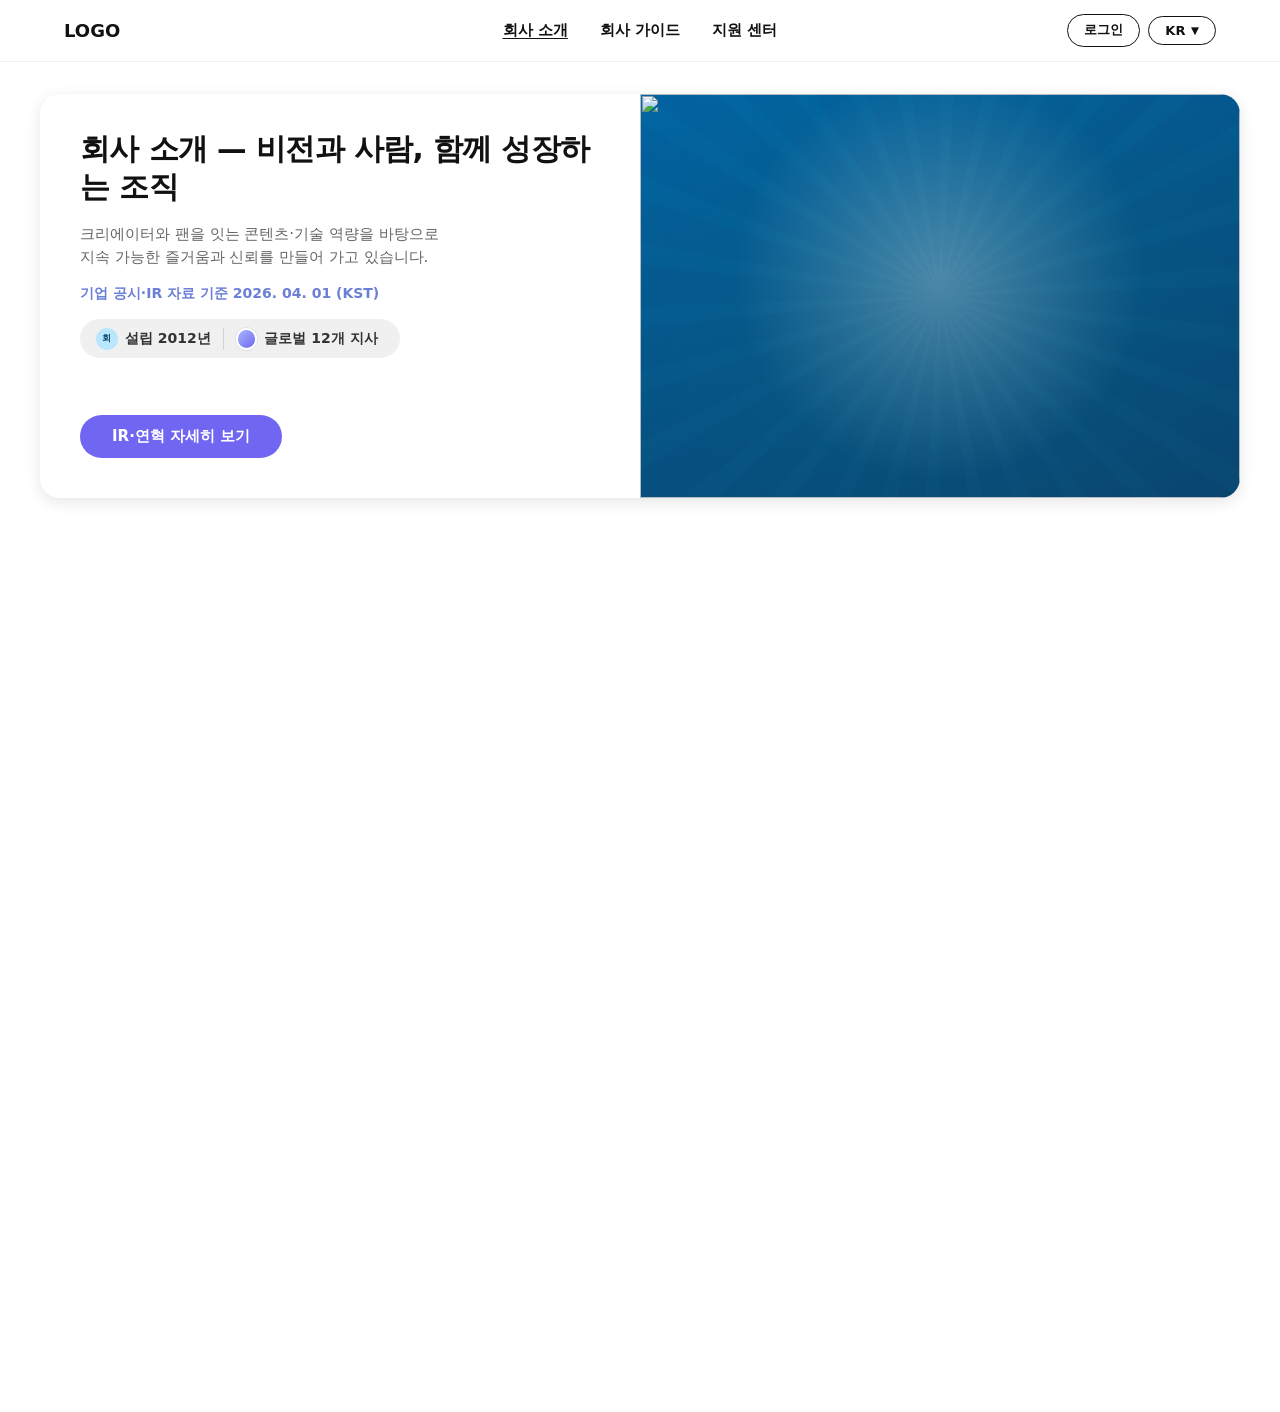
==== 260429_html/sub01.html @ cebda35e "first commit" ====
<!DOCTYPE html>
<html lang="ko">
<head>
    <meta charset="UTF-8">
    <meta name="viewport" content="width=device-width, initial-scale=1.0">
    <title>회사 소개</title>
    <link rel="stylesheet" href="style.css">
</head>
<body>
    <header class="site-header" id="site-header">
        <div class="site-header__inner">
            <a href="index.html" class="logo">LOGO</a>
            <nav class="site-header__nav" id="primary-nav" aria-label="주 메뉴">
                <ul>
                    <li><a href="sub01.html" aria-current="page">회사 소개</a></li>
                    <li><a href="sub02.html">회사 가이드</a></li>
                    <li><a href="sub03.html">지원 센터</a></li>
                </ul>
            </nav>
            <div class="site-header__trailing">
                <div class="site-header__actions">
                    <a href="#" class="btn-pill">로그인</a>
                    <button type="button" class="btn-pill" aria-haspopup="listbox" aria-expanded="false">
                        KR<span class="caret" aria-hidden="true">▼</span>
                    </button>
                </div>
                <button type="button" class="menu-toggle" id="menu-toggle" aria-controls="primary-nav" aria-expanded="false" aria-label="메뉴 열기">
                    <span class="menu-toggle__bars" aria-hidden="true">
                        <span class="menu-toggle__bar"></span>
                        <span class="menu-toggle__bar"></span>
                        <span class="menu-toggle__bar"></span>
                    </span>
                </button>
            </div>
        </div>
        <div class="drawer-overlay" id="drawer-overlay" aria-hidden="true"></div>
    </header>
    <main>
        <div class="main-content main-content--about">
            <div class="main-content__text">
                <h1 class="main-content__title">회사 소개 — 비전과 사람, 함께 성장하는 조직</h1>
                <p class="main-content__desc">
                    크리에이터와 팬을 잇는 콘텐츠·기술 역량을 바탕으로<br>
                    지속 가능한 즐거움과 신뢰를 만들어 가고 있습니다.
                </p>
                <p class="main-content__period">기업 공시·IR 자료 기준 2026. 04. 01 (KST)</p>
                <div class="main-content__stats" role="group" aria-label="회사 개요">
                    <span class="main-content__stat">
                        <span class="main-content__coin main-content__coin--about" aria-hidden="true">회</span>
                        <span class="main-content__stat-label">설립 2012년</span>
                    </span>
                    <span class="main-content__stat-divider" aria-hidden="true"></span>
                    <span class="main-content__stat">
                        <span class="main-content__avatar" aria-hidden="true"></span>
                        <span class="main-content__stat-label">글로벌 12개 지사</span>
                    </span>
                </div>
                <a href="#" class="main-content__cta">IR·연혁 자세히 보기</a>
            </div>
            <div class="main-content__visual" aria-hidden="true">
                <img
                    class="main-content__image"
                    src="https://images.unsplash.com/photo-1486406146926-c627a92ad1ab?auto=format&amp;fit=crop&amp;w=1200&amp;q=80"
                    srcset="https://images.unsplash.com/photo-1486406146926-c627a92ad1ab?auto=format&amp;fit=crop&amp;w=800&amp;q=80 800w,
                            https://images.unsplash.com/photo-1486406146926-c627a92ad1ab?auto=format&amp;fit=crop&amp;w=1200&amp;q=80 1200w"
                    sizes="(min-width: 900px) 50vw, 100vw"
                    width="1200"
                    height="800"
                    alt=""
                    loading="lazy"
                    decoding="async">
            </div>
        </div>
    </main> 
    <footer></footer>
    <script src="script.js"></script>
</body>
</html>
---- 260429_html/style.css ----
*,
*::before,
*::after {
  box-sizing: border-box;
}

body {
  margin: 0;
  font-family: system-ui, -apple-system, "Segoe UI", sans-serif;
  color: #111;
  background: #fff;
}

.site-header {
  position: sticky;
  top: 0;
  z-index: 100;
  background: #fff;
  border-bottom: 1px solid #eee;
}

.site-header__inner {
  display: grid;
  grid-template-columns: minmax(0, 1fr) auto minmax(0, 1fr);
  align-items: center;
  gap: 1rem;
  max-width: 1200px;
  margin: 0 auto;
  padding: 0.875rem 1.5rem;
}

.site-header__trailing {
  justify-self: end;
  display: flex;
  align-items: center;
  gap: 0.5rem;
}

.site-header .logo {
  justify-self: start;
  font-weight: 700;
  font-size: 1.125rem;
  color: #111;
  text-decoration: none;
}

.site-header .logo:hover {
  opacity: 0.75;
}

.site-header__nav {
  justify-self: center;
}

.site-header__nav ul {
  display: flex;
  flex-wrap: wrap;
  justify-content: center;
  gap: 2rem;
  margin: 0;
  padding: 0;
  list-style: none;
}

.site-header__nav a {
  font-weight: 700;
  font-size: 0.9375rem;
  color: #111;
  text-decoration: none;
}

.site-header__nav a:hover {
  text-decoration: underline;
}

.site-header__actions {
  display: flex;
  align-items: center;
  gap: 0.5rem;
}

.menu-toggle {
  display: none;
  flex-shrink: 0;
  align-items: center;
  justify-content: center;
  width: 2.5rem;
  height: 2.5rem;
  padding: 0;
  margin: 0;
  border: 1px solid #111;
  border-radius: 0.5rem;
  background: #fff;
  cursor: pointer;
}

.menu-toggle:hover {
  background: #f5f5f5;
}

.menu-toggle__bars {
  display: flex;
  flex-direction: column;
  justify-content: center;
  gap: 5px;
  width: 1.25rem;
}

.menu-toggle__bar {
  display: block;
  height: 2px;
  background: #111;
  border-radius: 1px;
  transition: transform 0.2s ease, opacity 0.2s ease;
  transform-origin: center;
}

.site-header.is-menu-open .menu-toggle__bars .menu-toggle__bar:nth-child(1) {
  transform: translateY(7px) rotate(45deg);
}

.site-header.is-menu-open .menu-toggle__bars .menu-toggle__bar:nth-child(2) {
  opacity: 0;
  transform: scaleX(0);
}

.site-header.is-menu-open .menu-toggle__bars .menu-toggle__bar:nth-child(3) {
  transform: translateY(-7px) rotate(-45deg);
}

.drawer-overlay {
  display: none;
}

@media (min-width: 769px) {
  .drawer-overlay {
    display: none !important;
  }
}

.btn-pill {
  display: inline-flex;
  align-items: center;
  justify-content: center;
  gap: 0.35rem;
  padding: 0.4rem 1rem;
  font: inherit;
  font-weight: 600;
  font-size: 0.8125rem;
  color: #111;
  background: #fff;
  border: 1px solid #111;
  border-radius: 999px;
  cursor: pointer;
  text-decoration: none;
}

.btn-pill:hover {
  background: #f5f5f5;
}

.btn-pill .caret {
  font-size: 0.65rem;
  line-height: 1;
}

main {
  min-height: 150vh;
  padding: 2rem 1.5rem;
}

/* sub01 — 이벤트 배너 (.main-content) */
.main-content {
  display: flex;
  align-items: stretch;
  max-width: 1200px;
  margin: 0 auto;
  border-radius: 20px;
  overflow: hidden;
  background: #fff;
  box-shadow: 0 4px 15px rgba(0, 0, 0, 0.1);
}

.main-content__text {
  flex: 1 1 50%;
  min-width: 0;
  padding: 2.25rem 2.5rem 2.5rem;
  display: flex;
  flex-direction: column;
  align-items: flex-start;
  gap: 1rem;
}

.main-content__title {
  margin: 0;
  font-size: clamp(1.35rem, 2.4vw, 1.85rem);
  font-weight: 800;
  line-height: 1.3;
  letter-spacing: -0.02em;
  color: #111;
}

.main-content__desc {
  margin: 0;
  font-size: 0.9375rem;
  line-height: 1.55;
  color: #666;
}

.main-content__period {
  margin: 0;
  font-size: 0.875rem;
  font-weight: 600;
  color: #6b7fd7;
}

.main-content__stats {
  display: flex;
  align-items: center;
  gap: 0.75rem;
  width: 100%;
  max-width: 20rem;
  padding: 0.55rem 1rem;
  background: #f0f0f0;
  border-radius: 999px;
}

.main-content__stat {
  display: inline-flex;
  align-items: center;
  gap: 0.45rem;
  font-size: 0.875rem;
  font-weight: 600;
  color: #333;
}

.main-content__coin {
  display: inline-flex;
  align-items: center;
  justify-content: center;
  width: 1.35rem;
  height: 1.35rem;
  border-radius: 50%;
  background: #f5d547;
  font-size: 0.65rem;
  font-weight: 800;
  color: #5c4a00;
}

.main-content__avatar {
  width: 1.35rem;
  height: 1.35rem;
  border-radius: 50%;
  background: linear-gradient(135deg, #a8b8ff, #7166f2);
  border: 2px solid #fff;
  box-shadow: 0 0 0 1px rgba(0, 0, 0, 0.06);
}

.main-content__stat-divider {
  width: 1px;
  align-self: stretch;
  min-height: 1.25rem;
  background: rgba(0, 0, 0, 0.12);
}

.main-content__cta {
  margin-top: auto;
  padding: 0.75rem 2rem;
  border-radius: 50px;
  border: none;
  background-color: #7166f2;
  color: #fff;
  font: inherit;
  font-weight: 700;
  font-size: 0.9375rem;
  text-decoration: none;
  cursor: pointer;
  transition: background-color 0.2s ease, transform 0.15s ease;
}

.main-content__cta:hover {
  background-color: #5f54e0;
}

.main-content__cta:focus-visible {
  outline: 2px solid #7166f2;
  outline-offset: 3px;
}

.main-content__visual {
  position: relative;
  flex: 1 1 50%;
  min-height: 14rem;
  background: radial-gradient(circle at 50% 45%, rgba(255, 255, 255, 0.35) 0%, transparent 55%),
    linear-gradient(160deg, #1e6bff 0%, #0d4ed4 50%, #0636a8 100%);
}

.main-content__visual::before {
  content: "";
  position: absolute;
  inset: 0;
  z-index: 1;
  pointer-events: none;
  background: repeating-conic-gradient(
      from 0deg at 50% 50%,
      rgba(255, 255, 255, 0.06) 0deg 4deg,
      transparent 4deg 12deg
    ),
    radial-gradient(circle at 50% 50%, transparent 0%, rgba(13, 78, 212, 0.35) 100%);
  mix-blend-mode: soft-light;
  opacity: 0.85;
}

.main-content__image {
  position: relative;
  z-index: 0;
  width: 100%;
  height: 100%;
  min-height: 16rem;
  object-fit: cover;
  object-position: center;
}

.main-content--about .main-content__visual {
  background: radial-gradient(circle at 50% 45%, rgba(255, 255, 255, 0.28) 0%, transparent 55%),
    linear-gradient(160deg, #0369a1 0%, #075985 50%, #0c4a6e 100%);
}

.main-content--about .main-content__visual::before {
  background: repeating-conic-gradient(
      from 0deg at 50% 50%,
      rgba(255, 255, 255, 0.06) 0deg 4deg,
      transparent 4deg 12deg
    ),
    radial-gradient(circle at 50% 50%, transparent 0%, rgba(7, 89, 133, 0.4) 100%);
}

.main-content__coin--about {
  background: #bae6fd;
  color: #0c4a6e;
  font-size: 0.58rem;
}

.main-content--guide .main-content__visual {
  background: radial-gradient(circle at 50% 45%, rgba(255, 255, 255, 0.3) 0%, transparent 55%),
    linear-gradient(160deg, #0d9488 0%, #0f766e 50%, #115e59 100%);
}

.main-content--guide .main-content__visual::before {
  background: repeating-conic-gradient(
      from 0deg at 50% 50%,
      rgba(255, 255, 255, 0.07) 0deg 4deg,
      transparent 4deg 12deg
    ),
    radial-gradient(circle at 50% 50%, transparent 0%, rgba(15, 118, 110, 0.4) 100%);
}

.main-content--support .main-content__visual {
  background: radial-gradient(circle at 50% 45%, rgba(255, 255, 255, 0.32) 0%, transparent 55%),
    linear-gradient(160deg, #4f46e5 0%, #4338ca 50%, #312e81 100%);
}

.main-content--support .main-content__visual::before {
  background: repeating-conic-gradient(
      from 0deg at 50% 50%,
      rgba(255, 255, 255, 0.06) 0deg 4deg,
      transparent 4deg 12deg
    ),
    radial-gradient(circle at 50% 50%, transparent 0%, rgba(67, 56, 202, 0.38) 100%);
}

.main-content__coin--doc {
  background: #7dd3fc;
  color: #0c4a6e;
  font-size: 0.6rem;
}

.main-content__coin--support {
  background: #c4b5fd;
  color: #3730a3;
  font-size: 0.7rem;
  font-weight: 800;
}

.site-header__nav a[aria-current="page"] {
  text-decoration: underline;
  text-underline-offset: 0.2em;
}

@media (max-width: 768px) {
  .main-content {
    flex-direction: column;
  }

  .main-content__text {
    padding: 1.5rem 1.25rem 1.75rem;
    order: 2;
  }

  .main-content__visual {
    order: 1;
    min-height: 12rem;
    flex: 0 0 auto;
  }

  .main-content__image {
    min-height: 12rem;
    max-height: 220px;
  }

  .main-content__cta {
    width: 100%;
    text-align: center;
    justify-content: center;
    display: inline-flex;
  }
}

.hero {
  position: relative;
  display: flex;
  align-items: center;
  justify-content: space-between;
  gap: 2rem;
  max-width: 1200px;
  margin: 0 auto;
  padding: 3.5rem 3rem;
  border-radius: 1.25rem;
  overflow: hidden;
  background: linear-gradient(115deg, #4d5be6 0%, #4a56d4 42%, #4a55cf 100%);
  color: #fff;
}

.hero__content {
  position: relative;
  z-index: 2;
  max-width: 32rem;
}

.hero__eyebrow {
  margin: 0 0 0.75rem;
  font-size: 1.1rem;
  font-weight: 600;
  opacity: 0.95;
}

.hero h1 {
  margin: 0 0 1.75rem;
  font-size: clamp(1.8rem, 3vw, 3rem);
  line-height: 1.25;
  letter-spacing: -0.02em;
}

.hero__cta {
  display: inline-flex;
  align-items: center;
  gap: 0.45rem;
  padding: 0.75rem 1.25rem;
  border-radius: 999px;
  text-decoration: none;
  color: #3f4fd0;
  background: #fff;
  font-weight: 700;
}

.hero__cta:hover {
  background: #f3f6ff;
}

.hero__image-wrap {
  position: absolute;
  top: 0;
  right: 0;
  bottom: 0;
  width: 58%;
  z-index: 1;
}

.hero__image-wrap::after {
  content: "";
  position: absolute;
  inset: 0;
  background: linear-gradient(90deg, rgba(77, 91, 230, 0.85) 0%, rgba(77, 91, 230, 0.2) 45%, rgba(77, 91, 230, 0) 70%);
}

.hero__image {
  width: 100%;
  height: 100%;
  object-fit: cover;
}

@media (max-width: 768px) {
  .site-header__inner {
    display: flex;
    justify-content: space-between;
    align-items: center;
    gap: 0.75rem;
  }

  .site-header__nav {
    position: fixed;
    top: 0;
    right: 0;
    width: min(18.75rem, 86vw);
    height: 100%;
    height: 100dvh;
    margin: 0;
    padding: 4.5rem 1.25rem 1.5rem;
    background: #fff;
    box-shadow: -4px 0 24px rgba(0, 0, 0, 0.08);
    justify-self: unset;
    transform: translateX(100%);
    transition: transform 0.28s ease;
    z-index: 201;
    overflow-y: auto;
    -webkit-overflow-scrolling: touch;
    pointer-events: none;
  }

  .site-header.is-menu-open .site-header__nav {
    transform: translateX(0);
    pointer-events: auto;
  }

  .site-header__nav ul {
    flex-direction: column;
    align-items: flex-start;
    gap: 1.25rem;
  }

  .site-header__nav a {
    font-size: 1rem;
  }

  .menu-toggle {
    display: inline-flex;
  }

  .drawer-overlay {
    display: block;
    position: fixed;
    inset: 0;
    z-index: 200;
    background: rgba(0, 0, 0, 0.35);
    opacity: 0;
    visibility: hidden;
    pointer-events: none;
    transition: opacity 0.28s ease, visibility 0.28s ease;
  }

  .site-header.is-menu-open .drawer-overlay {
    opacity: 1;
    visibility: visible;
    pointer-events: auto;
  }

  main {
    min-height: auto;
    padding: 1rem;
  }

  .hero {
    padding: 2rem 1.25rem;
    min-height: 26rem;
    align-items: flex-end;
  }

  .hero__eyebrow {
    font-size: 0.95rem;
  }

  .hero h1 {
    font-size: clamp(1.4rem, 7vw, 2rem);
    margin-bottom: 1.25rem;
  }

  .hero__image-wrap {
    width: 100%;
  }

  .hero__image-wrap::after {
    background: linear-gradient(180deg, rgba(77, 91, 230, 0.15) 0%, rgba(77, 91, 230, 0.9) 70%);
  }
}

body.drawer-open {
  overflow: hidden;
  touch-action: none;
}
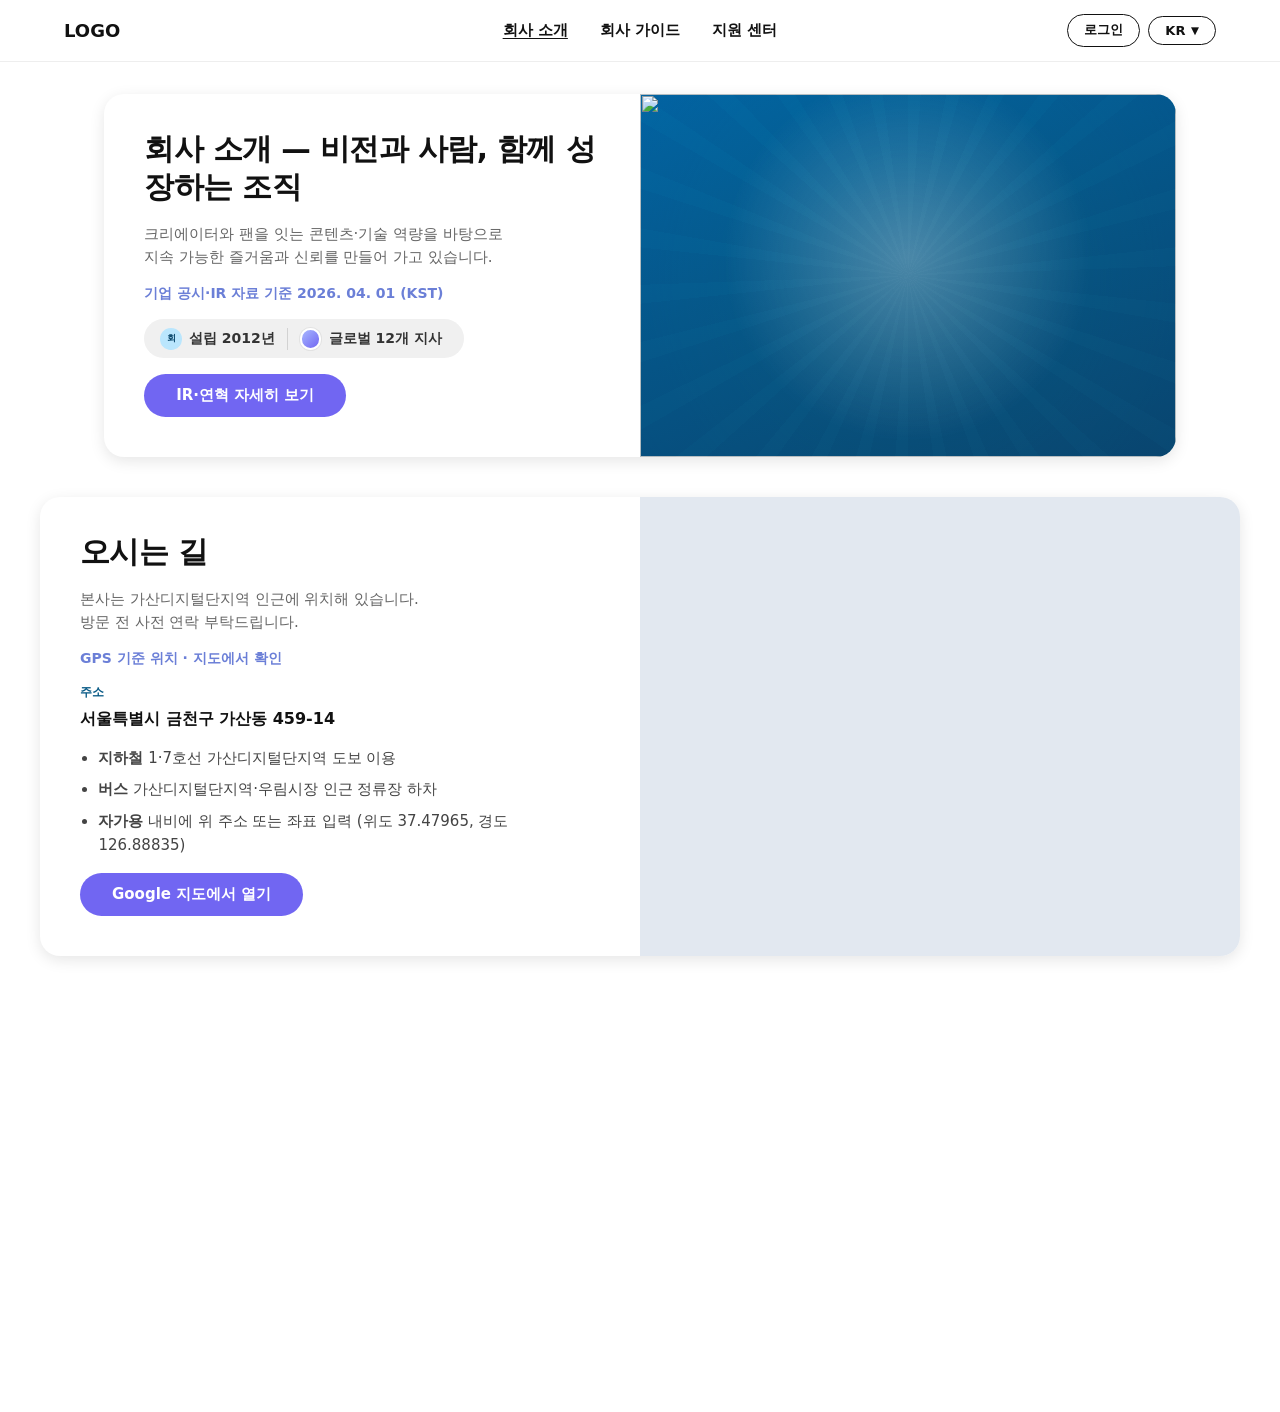
==== commit 31be2a01: "update project" ====
--- a/260429_html/sub01.html
+++ b/260429_html/sub01.html
@@ -4,7 +4,7 @@
     <meta charset="UTF-8">
     <meta name="viewport" content="width=device-width, initial-scale=1.0">
     <title>회사 소개</title>
-    <link rel="stylesheet" href="style.css">
+    <link rel="stylesheet" href="css/style.css">
 </head>
 <body>
     <header class="site-header" id="site-header">
@@ -19,7 +19,7 @@
             </nav>
             <div class="site-header__trailing">
                 <div class="site-header__actions">
-                    <a href="#" class="btn-pill">로그인</a>
+                    <a href="login.html" class="btn-pill">로그인</a>
                     <button type="button" class="btn-pill" aria-haspopup="listbox" aria-expanded="false">
                         KR<span class="caret" aria-hidden="true">▼</span>
                     </button>
@@ -71,8 +71,46 @@
                     decoding="async">
             </div>
         </div>
+
+        <div class="main-content main-content--about main-content--directions">
+            <div class="main-content__text">
+                <h2 class="main-content__title">오시는 길</h2>
+                <p class="main-content__desc">
+                    본사는 가산디지털단지역 인근에 위치해 있습니다.<br>
+                    방문 전 사전 연락 부탁드립니다.
+                </p>
+                <p class="main-content__period">GPS 기준 위치 · 지도에서 확인</p>
+                <address class="directions-address">
+                    <span class="directions-address__label">주소</span>
+                    <span class="directions-address__value">서울특별시 금천구 가산동 459-14</span>
+                </address>
+                <ul class="directions-list">
+                    <li><strong>지하철</strong> 1·7호선 가산디지털단지역 도보 이용</li>
+                    <li><strong>버스</strong> 가산디지털단지역·우림시장 인근 정류장 하차</li>
+                    <li><strong>자가용</strong> 내비에 위 주소 또는 좌표 입력 (위도 37.47965, 경도 126.88835)</li>
+                </ul>
+                <a
+                    class="main-content__cta"
+                    href="https://www.google.com/maps/search/?api=1&amp;query=37.47965,126.88835"
+                    target="_blank"
+                    rel="noopener noreferrer"
+                >Google 지도에서 열기</a>
+            </div>
+            <div class="main-content__visual main-content__visual--map" aria-label="오시는 길 지도">
+                <iframe
+                    class="main-content__map"
+                    title="서울 금천구 가산동 459-14 위치 (GPS)"
+                    src="https://maps.google.com/maps?q=37.47965,126.88835&amp;z=17&amp;hl=ko&amp;output=embed&amp;iwloc=near"
+                    width="600"
+                    height="450"
+                    style="border:0;"
+                    loading="lazy"
+                    referrerpolicy="no-referrer-when-downgrade"
+                ></iframe>
+            </div>
+        </div>
     </main> 
     <footer></footer>
-    <script src="script.js"></script>
+    <script src="js/script.js"></script>
 </body>
 </html>
--- a/260429_html/css/style.css
+++ b/260429_html/css/style.css
@@ -0,0 +1,1870 @@
+*,
+*::before,
+*::after {
+  box-sizing: border-box;
+}
+
+:root {
+  /* 참여 혜택 상단 배너·푸터 등 공통 */
+  --benefit-banner-start: #3d4fd4;
+  --benefit-banner-mid: #4d5be6;
+  --benefit-banner-end: #5a6dee;
+  --benefit-banner-gradient: linear-gradient(
+    115deg,
+    var(--benefit-banner-start) 0%,
+    var(--benefit-banner-mid) 50%,
+    var(--benefit-banner-end) 100%
+  );
+  --benefit-board-bg: #e4ebff;
+  --benefit-accent-rgb: 61, 79, 212;
+}
+
+body {
+  margin: 0;
+  font-family: system-ui, -apple-system, "Segoe UI", sans-serif;
+  color: #111;
+  background: #fff;
+}
+
+.site-header {
+  position: sticky;
+  top: 0;
+  z-index: 100;
+  background: #fff;
+  border-bottom: 1px solid #eee;
+}
+
+.site-header__inner {
+  display: grid;
+  grid-template-columns: minmax(0, 1fr) auto minmax(0, 1fr);
+  align-items: center;
+  gap: 1rem;
+  max-width: 1200px;
+  margin: 0 auto;
+  padding: 0.875rem 1.5rem;
+}
+
+.site-header__trailing {
+  justify-self: end;
+  display: flex;
+  align-items: center;
+  gap: 0.5rem;
+}
+
+.site-header .logo {
+  justify-self: start;
+  font-weight: 700;
+  font-size: 1.125rem;
+  color: #111;
+  text-decoration: none;
+}
+
+.site-header .logo:hover {
+  opacity: 0.75;
+}
+
+.site-header__nav {
+  justify-self: center;
+}
+
+.site-header__nav ul {
+  display: flex;
+  flex-wrap: wrap;
+  justify-content: center;
+  gap: 2rem;
+  margin: 0;
+  padding: 0;
+  list-style: none;
+}
+
+.site-header__nav a {
+  font-weight: 700;
+  font-size: 0.9375rem;
+  color: #111;
+  text-decoration: none;
+}
+
+.site-header__nav a:hover {
+  text-decoration: underline;
+}
+
+.site-header__actions {
+  display: flex;
+  align-items: center;
+  gap: 0.5rem;
+}
+
+.menu-toggle {
+  display: none;
+  flex-shrink: 0;
+  align-items: center;
+  justify-content: center;
+  width: 2.5rem;
+  height: 2.5rem;
+  padding: 0;
+  margin: 0;
+  border: 1px solid #111;
+  border-radius: 0.5rem;
+  background: #fff;
+  cursor: pointer;
+}
+
+.menu-toggle:hover {
+  background: #f5f5f5;
+}
+
+.menu-toggle__bars {
+  display: flex;
+  flex-direction: column;
+  justify-content: center;
+  gap: 5px;
+  width: 1.25rem;
+}
+
+.menu-toggle__bar {
+  display: block;
+  height: 2px;
+  background: #111;
+  border-radius: 1px;
+  transition: transform 0.2s ease, opacity 0.2s ease;
+  transform-origin: center;
+}
+
+.site-header.is-menu-open .menu-toggle__bars .menu-toggle__bar:nth-child(1) {
+  transform: translateY(7px) rotate(45deg);
+}
+
+.site-header.is-menu-open .menu-toggle__bars .menu-toggle__bar:nth-child(2) {
+  opacity: 0;
+  transform: scaleX(0);
+}
+
+.site-header.is-menu-open .menu-toggle__bars .menu-toggle__bar:nth-child(3) {
+  transform: translateY(-7px) rotate(-45deg);
+}
+
+.drawer-overlay {
+  display: none;
+}
+
+@media (min-width: 769px) {
+  .drawer-overlay {
+    display: none !important;
+  }
+}
+
+.btn-pill {
+  display: inline-flex;
+  align-items: center;
+  justify-content: center;
+  gap: 0.35rem;
+  padding: 0.4rem 1rem;
+  font: inherit;
+  font-weight: 600;
+  font-size: 0.8125rem;
+  color: #111;
+  background: #fff;
+  border: 1px solid #111;
+  border-radius: 999px;
+  cursor: pointer;
+  text-decoration: none;
+}
+
+.btn-pill:hover {
+  background: #f5f5f5;
+}
+
+.btn-pill .caret {
+  font-size: 0.65rem;
+  line-height: 1;
+}
+
+main {
+  --layout-max-width: 1200px;
+  min-height: 150vh;
+  padding: 2rem clamp(1rem, 4vw, 1.5rem);
+  display: flex;
+  flex-direction: column;
+  align-items: center;
+  gap: 2.5rem;
+}
+
+/* 히어로·참여 혜택·참여 활동: 동일 가로 폭(반응형) */
+.hero,
+.benefits-strip,
+.activities-strip {
+  width: min(100%, var(--layout-max-width));
+  box-sizing: border-box;
+}
+
+/* ----- 참여 혜택 ----- */
+.benefits-strip__inner {
+  width: 100%;
+  border-radius: 1.25rem;
+  overflow: hidden;
+  box-shadow: 0 4px 24px rgba(0, 0, 0, 0.08);
+}
+
+.benefits-strip__banner {
+  display: flex;
+  align-items: center;
+  justify-content: center;
+  padding: 0.9rem 1.25rem;
+  background: var(--benefit-banner-gradient);
+  color: #fff;
+}
+
+.benefits-strip__title {
+  margin: 0;
+  font-size: clamp(1.05rem, 2.2vw, 1.25rem);
+  font-weight: 800;
+  letter-spacing: -0.02em;
+}
+
+.benefits-strip__board {
+  padding: 1.5rem 1.25rem 1.75rem;
+  background-color: var(--benefit-board-bg);
+  background-image: repeating-linear-gradient(
+    0deg,
+    rgba(var(--benefit-accent-rgb), 0.09) 0,
+    rgba(var(--benefit-accent-rgb), 0.09) 1px,
+    transparent 1px,
+    transparent 14px
+  );
+}
+
+.benefits-grid {
+  display: grid;
+  grid-template-columns: repeat(4, minmax(0, 1fr));
+  gap: 1rem;
+  margin: 0;
+  padding: 0;
+  list-style: none;
+}
+
+.benefit-card {
+  display: flex;
+  flex-direction: column;
+  height: 100%;
+  min-height: 0;
+  border-radius: 1.1rem;
+  overflow: hidden;
+  background: #fff;
+  text-decoration: none;
+  color: inherit;
+  box-shadow: 0 2px 12px rgba(0, 0, 0, 0.06);
+  transition: transform 0.2s ease, box-shadow 0.2s ease;
+}
+
+.benefit-card:hover {
+  transform: translateY(-2px);
+  box-shadow: 0 8px 22px rgba(0, 0, 0, 0.1);
+}
+
+.benefit-card:focus-visible {
+  outline: 2px solid #4d5be6;
+  outline-offset: 2px;
+}
+
+.benefit-card__visual {
+  position: relative;
+  flex: 0 0 52%;
+  min-height: 7.5rem;
+  background: #f5f5f5;
+}
+
+.benefit-card__visual img {
+  display: block;
+  width: 100%;
+  height: 100%;
+  min-height: 7.5rem;
+  object-fit: cover;
+  object-position: center;
+}
+
+.benefit-card__body {
+  flex: 1 1 auto;
+  padding: 0.85rem 1rem 1.1rem;
+  display: flex;
+  flex-direction: column;
+  gap: 0.35rem;
+  min-height: 0;
+}
+
+.benefit-card__cat {
+  font-size: 0.75rem;
+  font-weight: 700;
+  color: #4d5be6;
+  letter-spacing: -0.01em;
+}
+
+.benefit-card__title {
+  margin: 0;
+  font-size: 0.875rem;
+  font-weight: 700;
+  line-height: 1.35;
+  color: #111;
+  display: -webkit-box;
+  -webkit-box-orient: vertical;
+  -webkit-line-clamp: 2;
+  overflow: hidden;
+}
+
+@media (max-width: 1024px) {
+  .benefits-grid {
+    grid-template-columns: repeat(2, minmax(0, 1fr));
+  }
+}
+
+@media (max-width: 768px) {
+  .benefits-strip__board {
+    padding: 1.25rem 1rem 1.5rem;
+  }
+
+  .benefits-grid {
+    grid-template-columns: 1fr;
+    gap: 0.85rem;
+  }
+
+  .benefit-card__visual {
+    min-height: 10rem;
+  }
+
+  .benefit-card__visual img {
+    min-height: 10rem;
+  }
+}
+
+/* ----- 참여 활동 (캐러셀) ----- */
+.activities-strip__inner {
+  width: 100%;
+  padding: 2.25rem clamp(1rem, 3vw, 1.5rem) 2.5rem;
+  border-radius: 1.25rem;
+  background: #eef1f6;
+  box-shadow: 0 4px 24px rgba(0, 0, 0, 0.06);
+}
+
+.activities-strip__title {
+  margin: 0 0 1.75rem;
+  text-align: center;
+  font-size: clamp(1.2rem, 2.5vw, 1.45rem);
+  font-weight: 800;
+  letter-spacing: -0.02em;
+  color: #111;
+}
+
+.activity-carousel {
+  position: relative;
+  padding: 0 clamp(2.75rem, 8vw, 3.5rem) 2.5rem;
+}
+
+.activity-carousel__viewport {
+  overflow: hidden;
+  margin: 0 auto;
+  padding: 0.65rem 0;
+}
+
+.activity-carousel__track {
+  display: flex;
+  gap: 1rem;
+  align-items: stretch;
+  transition: transform 0.4s cubic-bezier(0.22, 1, 0.36, 1);
+  will-change: transform;
+}
+
+.activity-card {
+  flex: 0 0 clamp(240px, 30%, 340px);
+  min-width: 0;
+  transition: transform 0.35s cubic-bezier(0.22, 1, 0.36, 1), box-shadow 0.35s ease;
+}
+
+.activity-card.is-active {
+  transform: scale(1.06);
+  z-index: 2;
+}
+
+.activity-card__link {
+  display: block;
+  border-radius: 14px;
+  overflow: hidden;
+  color: inherit;
+  text-decoration: none;
+  box-shadow: 0 4px 18px rgba(0, 0, 0, 0.08);
+  transition: box-shadow 0.25s ease;
+}
+
+.activity-card.is-active .activity-card__link {
+  box-shadow: 0 12px 32px rgba(61, 79, 212, 0.18);
+}
+
+.activity-card__link:hover {
+  box-shadow: 0 8px 26px rgba(0, 0, 0, 0.12);
+}
+
+.activity-card__link:focus-visible {
+  outline: 2px solid #4d5be6;
+  outline-offset: 3px;
+}
+
+.activity-card__thumb {
+  position: relative;
+  aspect-ratio: 16 / 9;
+  background: #e8e8e8;
+}
+
+.activity-card__thumb img {
+  position: absolute;
+  inset: 0;
+  display: block;
+  width: 100%;
+  height: 100%;
+  object-fit: cover;
+}
+
+.activity-card__thumb::after {
+  content: "";
+  position: absolute;
+  inset: 0;
+  z-index: 1;
+  background: rgba(0, 0, 0, 0.38);
+  pointer-events: none;
+}
+
+.activity-card__title {
+  position: absolute;
+  inset: 0;
+  z-index: 2;
+  margin: 0;
+  display: flex;
+  align-items: center;
+  justify-content: center;
+  text-align: center;
+  padding: 1rem 1.25rem;
+  font-size: clamp(0.95rem, 2.2vw, 1.15rem);
+  font-weight: 800;
+  line-height: 1.35;
+  letter-spacing: -0.02em;
+  color: #fff;
+  text-shadow: 0 2px 18px rgba(0, 0, 0, 0.5);
+  pointer-events: none;
+}
+
+.activity-carousel__arrow {
+  position: absolute;
+  top: 42%;
+  transform: translateY(-50%);
+  z-index: 4;
+  display: inline-flex;
+  align-items: center;
+  justify-content: center;
+  width: 2.75rem;
+  height: 2.75rem;
+  padding: 0;
+  border: 1px solid #e2e4e8;
+  border-radius: 50%;
+  background: #fff;
+  color: #666;
+  cursor: pointer;
+  box-shadow: 0 2px 12px rgba(0, 0, 0, 0.08);
+  transition: background 0.15s ease, color 0.15s ease, box-shadow 0.15s ease;
+}
+
+.activity-carousel__arrow:hover {
+  background: #f7f8fa;
+  color: #111;
+  box-shadow: 0 4px 16px rgba(0, 0, 0, 0.1);
+}
+
+.activity-carousel__arrow:focus-visible {
+  outline: 2px solid #4d5be6;
+  outline-offset: 2px;
+}
+
+.activity-carousel__arrow--prev {
+  left: 0.35rem;
+}
+
+.activity-carousel__arrow--next {
+  right: 0.35rem;
+}
+
+.activity-carousel__dots {
+  display: flex;
+  justify-content: center;
+  align-items: center;
+  gap: 0.45rem;
+  margin-top: 1.25rem;
+}
+
+.activity-carousel__dot {
+  width: 8px;
+  height: 8px;
+  padding: 0;
+  border: none;
+  border-radius: 999px;
+  background: #cfd4dc;
+  cursor: pointer;
+  transition: width 0.25s ease, background 0.25s ease, border-radius 0.25s ease;
+}
+
+.activity-carousel__dot.is-active {
+  width: 1.75rem;
+  border-radius: 999px;
+  background: #4d5be6;
+}
+
+.activity-carousel__dot:focus-visible {
+  outline: 2px solid #4d5be6;
+  outline-offset: 2px;
+}
+
+@media (max-width: 768px) {
+  .activity-carousel {
+    padding: 0 0 2.25rem;
+  }
+
+  .activity-carousel__arrow {
+    display: none;
+  }
+
+  .activity-card {
+    flex: 0 0 min(88vw, 320px);
+  }
+}
+
+/* sub01 — 이벤트 배너 (.main-content) */
+.main-content {
+  display: flex;
+  align-items: stretch;
+  max-width: 1200px;
+  margin: 0 auto;
+  border-radius: 20px;
+  overflow: hidden;
+  background: #fff;
+  box-shadow: 0 4px 15px rgba(0, 0, 0, 0.1);
+}
+
+.main-content__text {
+  flex: 1 1 50%;
+  min-width: 0;
+  padding: 2.25rem 2.5rem 2.5rem;
+  display: flex;
+  flex-direction: column;
+  align-items: flex-start;
+  gap: 1rem;
+}
+
+.main-content__title {
+  margin: 0;
+  font-size: clamp(1.35rem, 2.4vw, 1.85rem);
+  font-weight: 800;
+  line-height: 1.3;
+  letter-spacing: -0.02em;
+  color: #111;
+}
+
+.main-content__desc {
+  margin: 0;
+  font-size: 0.9375rem;
+  line-height: 1.55;
+  color: #666;
+}
+
+.main-content__period {
+  margin: 0;
+  font-size: 0.875rem;
+  font-weight: 600;
+  color: #6b7fd7;
+}
+
+.main-content__stats {
+  display: flex;
+  align-items: center;
+  gap: 0.75rem;
+  width: 100%;
+  max-width: 20rem;
+  padding: 0.55rem 1rem;
+  background: #f0f0f0;
+  border-radius: 999px;
+}
+
+.main-content__stat {
+  display: inline-flex;
+  align-items: center;
+  gap: 0.45rem;
+  font-size: 0.875rem;
+  font-weight: 600;
+  color: #333;
+}
+
+.main-content__coin {
+  display: inline-flex;
+  align-items: center;
+  justify-content: center;
+  width: 1.35rem;
+  height: 1.35rem;
+  border-radius: 50%;
+  background: #f5d547;
+  font-size: 0.65rem;
+  font-weight: 800;
+  color: #5c4a00;
+}
+
+.main-content__avatar {
+  width: 1.35rem;
+  height: 1.35rem;
+  border-radius: 50%;
+  background: linear-gradient(135deg, #a8b8ff, #7166f2);
+  border: 2px solid #fff;
+  box-shadow: 0 0 0 1px rgba(0, 0, 0, 0.06);
+}
+
+.main-content__stat-divider {
+  width: 1px;
+  align-self: stretch;
+  min-height: 1.25rem;
+  background: rgba(0, 0, 0, 0.12);
+}
+
+.main-content__cta {
+  margin-top: auto;
+  padding: 0.75rem 2rem;
+  border-radius: 50px;
+  border: none;
+  background-color: #7166f2;
+  color: #fff;
+  font: inherit;
+  font-weight: 700;
+  font-size: 0.9375rem;
+  text-decoration: none;
+  cursor: pointer;
+  transition: background-color 0.2s ease, transform 0.15s ease;
+}
+
+.main-content__cta:hover {
+  background-color: #5f54e0;
+}
+
+.main-content__cta:focus-visible {
+  outline: 2px solid #7166f2;
+  outline-offset: 3px;
+}
+
+.main-content__visual {
+  position: relative;
+  flex: 1 1 50%;
+  min-height: 14rem;
+  background: radial-gradient(circle at 50% 45%, rgba(255, 255, 255, 0.35) 0%, transparent 55%),
+    linear-gradient(160deg, #1e6bff 0%, #0d4ed4 50%, #0636a8 100%);
+}
+
+.main-content__visual::before {
+  content: "";
+  position: absolute;
+  inset: 0;
+  z-index: 1;
+  pointer-events: none;
+  background: repeating-conic-gradient(
+      from 0deg at 50% 50%,
+      rgba(255, 255, 255, 0.06) 0deg 4deg,
+      transparent 4deg 12deg
+    ),
+    radial-gradient(circle at 50% 50%, transparent 0%, rgba(13, 78, 212, 0.35) 100%);
+  mix-blend-mode: soft-light;
+  opacity: 0.85;
+}
+
+.main-content__image {
+  position: relative;
+  z-index: 0;
+  width: 100%;
+  height: 100%;
+  min-height: 16rem;
+  object-fit: cover;
+  object-position: center;
+}
+
+.main-content--about .main-content__visual {
+  background: radial-gradient(circle at 50% 45%, rgba(255, 255, 255, 0.28) 0%, transparent 55%),
+    linear-gradient(160deg, #0369a1 0%, #075985 50%, #0c4a6e 100%);
+}
+
+.main-content--about .main-content__visual::before {
+  background: repeating-conic-gradient(
+      from 0deg at 50% 50%,
+      rgba(255, 255, 255, 0.06) 0deg 4deg,
+      transparent 4deg 12deg
+    ),
+    radial-gradient(circle at 50% 50%, transparent 0%, rgba(7, 89, 133, 0.4) 100%);
+}
+
+.main-content__coin--about {
+  background: #bae6fd;
+  color: #0c4a6e;
+  font-size: 0.58rem;
+}
+
+/* 오시는 길 (지도 + 주소) */
+.main-content--directions {
+  width: min(100%, var(--layout-max-width));
+  box-sizing: border-box;
+}
+
+.directions-address {
+  margin: 0;
+  display: flex;
+  flex-direction: column;
+  gap: 0.35rem;
+  font-style: normal;
+}
+
+.directions-address__label {
+  font-size: 0.75rem;
+  font-weight: 700;
+  color: #075985;
+  letter-spacing: 0.02em;
+}
+
+.directions-address__value {
+  font-size: clamp(0.9rem, 2.8vw, 1rem);
+  font-weight: 700;
+  color: #111;
+  line-height: 1.45;
+  word-break: keep-all;
+  overflow-wrap: anywhere;
+}
+
+.directions-list {
+  margin: 0;
+  padding-left: 1.15rem;
+  font-size: 0.9375rem;
+  line-height: 1.6;
+  color: #444;
+}
+
+.directions-list li {
+  margin-bottom: 0.45rem;
+}
+
+.directions-list li:last-child {
+  margin-bottom: 0;
+}
+
+.main-content--directions .main-content__visual--map {
+  padding: 0;
+  background: #e2e8f0;
+  min-height: 18rem;
+}
+
+.main-content--directions .main-content__visual--map::before {
+  display: none;
+}
+
+.main-content__map {
+  position: absolute;
+  inset: 0;
+  width: 100%;
+  height: 100%;
+  min-height: 16rem;
+  border: 0;
+}
+
+.main-content--guide .main-content__visual {
+  background: radial-gradient(circle at 50% 45%, rgba(255, 255, 255, 0.3) 0%, transparent 55%),
+    linear-gradient(160deg, #0d9488 0%, #0f766e 50%, #115e59 100%);
+}
+
+.main-content--guide .main-content__visual::before {
+  background: repeating-conic-gradient(
+      from 0deg at 50% 50%,
+      rgba(255, 255, 255, 0.07) 0deg 4deg,
+      transparent 4deg 12deg
+    ),
+    radial-gradient(circle at 50% 50%, transparent 0%, rgba(15, 118, 110, 0.4) 100%);
+}
+
+.main-content--support .main-content__visual {
+  background: radial-gradient(circle at 50% 45%, rgba(255, 255, 255, 0.32) 0%, transparent 55%),
+    linear-gradient(160deg, #4f46e5 0%, #4338ca 50%, #312e81 100%);
+}
+
+.main-content--support .main-content__visual::before {
+  background: repeating-conic-gradient(
+      from 0deg at 50% 50%,
+      rgba(255, 255, 255, 0.06) 0deg 4deg,
+      transparent 4deg 12deg
+    ),
+    radial-gradient(circle at 50% 50%, transparent 0%, rgba(67, 56, 202, 0.38) 100%);
+}
+
+.main-content__coin--doc {
+  background: #7dd3fc;
+  color: #0c4a6e;
+  font-size: 0.6rem;
+}
+
+.main-content__coin--support {
+  background: #c4b5fd;
+  color: #3730a3;
+  font-size: 0.7rem;
+  font-weight: 800;
+}
+
+.site-header__nav a[aria-current="page"] {
+  text-decoration: underline;
+  text-underline-offset: 0.2em;
+}
+
+@media (max-width: 768px) {
+  .main-content {
+    flex-direction: column;
+    border-radius: clamp(14px, 4vw, 20px);
+  }
+
+  .main-content__text {
+    padding: 1.5rem clamp(1rem, 4vw, 1.25rem) 1.75rem;
+    order: 2;
+  }
+
+  .main-content__visual {
+    order: 1;
+    min-height: 12rem;
+    flex: 0 0 auto;
+  }
+
+  .main-content__image {
+    min-height: 12rem;
+    max-height: 220px;
+  }
+
+  .main-content__map {
+    min-height: 14rem;
+    max-height: 280px;
+  }
+
+  .main-content--directions .main-content__visual--map {
+    min-height: 0;
+    max-height: none;
+    aspect-ratio: 16 / 11;
+    width: 100%;
+  }
+
+  .main-content--directions .main-content__map {
+    min-height: 0;
+    max-height: none;
+    height: 100%;
+  }
+
+  .main-content__stats {
+    max-width: 100%;
+    border-radius: 14px;
+  }
+
+  .directions-list {
+    font-size: 0.875rem;
+    padding-left: 1rem;
+  }
+
+  .main-content__cta {
+    width: 100%;
+    text-align: center;
+    justify-content: center;
+    display: inline-flex;
+  }
+}
+
+.hero {
+  position: relative;
+  display: flex;
+  align-items: center;
+  justify-content: space-between;
+  gap: 2rem;
+  max-width: 1200px;
+  margin: 0 auto;
+  padding: 3.5rem 3rem;
+  border-radius: 1.25rem;
+  overflow: hidden;
+  background: linear-gradient(115deg, #4d5be6 0%, #4a56d4 42%, #4a55cf 100%);
+  color: #fff;
+}
+
+.hero__content {
+  position: relative;
+  z-index: 2;
+  max-width: 32rem;
+}
+
+.hero__eyebrow {
+  margin: 0 0 0.75rem;
+  font-size: 1.1rem;
+  font-weight: 600;
+  opacity: 0.95;
+}
+
+.hero h1 {
+  margin: 0 0 1.75rem;
+  font-size: clamp(1.8rem, 3vw, 3rem);
+  line-height: 1.25;
+  letter-spacing: -0.02em;
+}
+
+.hero__cta {
+  display: inline-flex;
+  align-items: center;
+  gap: 0.45rem;
+  padding: 0.75rem 1.25rem;
+  border-radius: 999px;
+  text-decoration: none;
+  color: #3f4fd0;
+  background: #fff;
+  font-weight: 700;
+}
+
+.hero__cta:hover {
+  background: #f3f6ff;
+}
+
+.hero__image-wrap {
+  position: absolute;
+  top: 0;
+  right: 0;
+  bottom: 0;
+  width: 58%;
+  z-index: 1;
+}
+
+.hero__image-wrap::after {
+  content: "";
+  position: absolute;
+  inset: 0;
+  background: linear-gradient(90deg, rgba(77, 91, 230, 0.85) 0%, rgba(77, 91, 230, 0.2) 45%, rgba(77, 91, 230, 0) 70%);
+}
+
+.hero__image {
+  width: 100%;
+  height: 100%;
+  object-fit: cover;
+}
+
+@media (max-width: 768px) {
+  .site-header__inner {
+    display: flex;
+    justify-content: space-between;
+    align-items: center;
+    gap: 0.75rem;
+  }
+
+  .site-header__nav {
+    position: fixed;
+    top: 0;
+    right: 0;
+    width: min(18.75rem, 86vw);
+    height: 100%;
+    height: 100dvh;
+    margin: 0;
+    padding: 4.5rem 1.25rem 1.5rem;
+    background: #fff;
+    box-shadow: -4px 0 24px rgba(0, 0, 0, 0.08);
+    justify-self: unset;
+    transform: translateX(100%);
+    transition: transform 0.28s ease;
+    z-index: 201;
+    overflow-y: auto;
+    -webkit-overflow-scrolling: touch;
+    pointer-events: none;
+  }
+
+  .site-header.is-menu-open .site-header__nav {
+    transform: translateX(0);
+    pointer-events: auto;
+  }
+
+  .site-header__nav ul {
+    flex-direction: column;
+    align-items: flex-start;
+    gap: 1.25rem;
+  }
+
+  .site-header__nav a {
+    font-size: 1rem;
+  }
+
+  .menu-toggle {
+    display: inline-flex;
+  }
+
+  .drawer-overlay {
+    display: block;
+    position: fixed;
+    inset: 0;
+    z-index: 200;
+    background: rgba(0, 0, 0, 0.35);
+    opacity: 0;
+    visibility: hidden;
+    pointer-events: none;
+    transition: opacity 0.28s ease, visibility 0.28s ease;
+  }
+
+  .site-header.is-menu-open .drawer-overlay {
+    opacity: 1;
+    visibility: visible;
+    pointer-events: auto;
+  }
+
+  main {
+    min-height: auto;
+    padding: 1rem clamp(0.75rem, 3vw, 1rem);
+    gap: 1.5rem;
+  }
+
+  .hero {
+    padding: 2rem 1.25rem;
+    min-height: 26rem;
+    align-items: flex-end;
+  }
+
+  .hero__eyebrow {
+    font-size: 0.95rem;
+  }
+
+  .hero h1 {
+    font-size: clamp(1.4rem, 7vw, 2rem);
+    margin-bottom: 1.25rem;
+  }
+
+  .hero__image-wrap {
+    width: 100%;
+  }
+
+  .hero__image-wrap::after {
+    background: linear-gradient(180deg, rgba(77, 91, 230, 0.15) 0%, rgba(77, 91, 230, 0.9) 70%);
+  }
+}
+
+/* ----- 로그인 (DevPlay 계정연동) ----- */
+.visually-hidden {
+  position: absolute;
+  width: 1px;
+  height: 1px;
+  padding: 0;
+  margin: -1px;
+  overflow: hidden;
+  clip: rect(0, 0, 0, 0);
+  white-space: nowrap;
+  border: 0;
+}
+
+.login-page {
+  margin: 0;
+  min-height: 100vh;
+  background: #fff;
+  font-family: system-ui, -apple-system, "Segoe UI", sans-serif;
+  color: #111;
+}
+
+.login-main {
+  min-height: 100vh;
+  display: flex;
+  align-items: center;
+  justify-content: center;
+  padding: 2rem 1.25rem;
+  box-sizing: border-box;
+}
+
+.login-card {
+  width: 100%;
+  max-width: 440px;
+}
+
+.login-title {
+  margin: 0 0 1.25rem;
+  text-align: center;
+  font-size: 1.25rem;
+  font-weight: 700;
+  letter-spacing: -0.02em;
+  color: #000;
+}
+
+.login-divider {
+  margin: 0 0 1.5rem;
+  border: none;
+  border-top: 1px solid #e0e0e0;
+}
+
+.login-form {
+  display: flex;
+  flex-direction: column;
+  gap: 0.75rem;
+}
+
+.login-input {
+  width: 100%;
+  box-sizing: border-box;
+  height: 52px;
+  padding: 0 1rem;
+  border: 1px solid #ddd;
+  border-radius: 8px;
+  font: inherit;
+  font-size: 0.9375rem;
+  color: #111;
+  background: #fff;
+  transition: border-color 0.15s ease;
+}
+
+.login-input::placeholder {
+  color: #aaa;
+}
+
+.login-input:hover {
+  border-color: #ccc;
+}
+
+.login-input:focus {
+  outline: none;
+  border-color: #999;
+  box-shadow: 0 0 0 2px rgba(0, 0, 0, 0.04);
+}
+
+.login-field--password {
+  position: relative;
+}
+
+.login-input--with-toggle {
+  padding-right: 3rem;
+}
+
+.login-password-toggle {
+  position: absolute;
+  right: 0.35rem;
+  top: 50%;
+  transform: translateY(-50%);
+  display: inline-flex;
+  align-items: center;
+  justify-content: center;
+  width: 2.5rem;
+  height: 2.5rem;
+  padding: 0;
+  border: none;
+  border-radius: 6px;
+  background: transparent;
+  color: #888;
+  cursor: pointer;
+  transition: color 0.15s ease, background 0.15s ease;
+}
+
+.login-password-toggle:hover {
+  color: #333;
+  background: rgba(0, 0, 0, 0.04);
+}
+
+.login-password-toggle:focus-visible {
+  outline: 2px solid #4d5be6;
+  outline-offset: 1px;
+}
+
+.login-submit {
+  display: flex;
+  align-items: center;
+  justify-content: center;
+  gap: 0.5rem;
+  width: 100%;
+  margin-top: 0.35rem;
+  height: 52px;
+  padding: 0 1rem;
+  border: none;
+  border-radius: 8px;
+  background: #c1c5c9;
+  color: #fff;
+  font: inherit;
+  font-size: 0.9375rem;
+  font-weight: 700;
+  cursor: pointer;
+  transition: background 0.15s ease;
+}
+
+.login-submit:hover {
+  background: #aeb3b8;
+}
+
+.login-submit:focus-visible {
+  outline: 2px solid #4d5be6;
+  outline-offset: 2px;
+}
+
+.login-submit__icon {
+  flex-shrink: 0;
+  opacity: 0.95;
+}
+
+.login-signup {
+  display: flex;
+  align-items: center;
+  justify-content: center;
+  width: 100%;
+  margin-top: 0.75rem;
+  height: 48px;
+  border: 1px solid #c1c5c9;
+  border-radius: 8px;
+  background: transparent;
+  color: #333;
+  font: inherit;
+  font-size: 0.9375rem;
+  font-weight: 600;
+  text-decoration: none;
+  transition: background 0.15s ease, border-color 0.15s ease;
+}
+
+.login-signup:hover {
+  background: #f5f6f7;
+  border-color: #aeb3b8;
+}
+
+.login-signup:focus-visible {
+  outline: 2px solid #4d5be6;
+  outline-offset: 2px;
+}
+
+/* ----- 푸터 ----- */
+.site-footer--dark {
+  background: var(--benefit-banner-gradient);
+  color: rgba(255, 255, 255, 0.82);
+  padding: 2.75rem clamp(1.25rem, 4vw, 1.5rem) 3rem;
+}
+
+.site-footer--dark .site-footer__shell {
+  max-width: 1200px;
+  margin: 0 auto;
+}
+
+.site-footer__logo {
+  margin: 0 0 1.75rem;
+  font-size: clamp(1.75rem, 4.5vw, 2.35rem);
+  font-weight: 800;
+  letter-spacing: 0.04em;
+  line-height: 1.15;
+  color: #fff;
+  text-transform: uppercase;
+}
+
+.site-footer__row {
+  display: flex;
+  flex-wrap: wrap;
+  align-items: center;
+  gap: 0.65rem 1.75rem;
+  font-size: 0.8125rem;
+  line-height: 1.5;
+}
+
+.site-footer__link {
+  display: inline-flex;
+  align-items: center;
+  gap: 0.2rem;
+  color: rgba(255, 255, 255, 0.82);
+  text-decoration: none;
+  transition: color 0.15s ease;
+}
+
+.site-footer__link:hover {
+  color: #fff;
+}
+
+.site-footer__link:focus-visible {
+  outline: 2px solid rgba(255, 255, 255, 0.95);
+  outline-offset: 3px;
+}
+
+.site-footer__ext {
+  display: inline-flex;
+  align-items: center;
+  margin-left: 0.1rem;
+  opacity: 0.85;
+}
+
+.site-footer__address {
+  color: rgba(255, 255, 255, 0.78);
+  letter-spacing: -0.01em;
+}
+
+@media (max-width: 640px) {
+  .site-footer__row {
+    flex-direction: column;
+    align-items: flex-start;
+    gap: 0.85rem;
+  }
+}
+
+body.drawer-open {
+  overflow: hidden;
+  touch-action: none;
+}
+
+/* ===== 260501_fullpage/css/style.css (병합: 기본 페이지와 충돌 방지 스코프) ===== */
+html:has(> body > main#fullpage),
+body:has(> main#fullpage) {
+  height: 100%;
+}
+
+body:has(> main#fullpage) {
+  font-family: "KiaSignature", Arial, sans-serif;
+  color: #05141f;
+}
+
+/* fullPage + Unsplash 섹션 */
+#fullpage .section {
+  position: relative;
+  display: flex;
+  align-items: center;
+  justify-content: center;
+  text-align: center;
+}
+
+.section--bg {
+  background-image: var(--section-bg);
+  background-size: cover;
+  background-position: center;
+}
+
+.section--bg::before {
+  content: "";
+  position: absolute;
+  inset: 0;
+  background: linear-gradient(
+    180deg,
+    rgba(5, 20, 31, 0.35) 0%,
+    rgba(5, 20, 31, 0.55) 100%
+  );
+  pointer-events: none;
+}
+
+.section__inner {
+  position: relative;
+  z-index: 1;
+  max-width: 42rem;
+  padding: 0 24px;
+}
+
+.section__title {
+  font-size: clamp(2rem, 5vw, 3.25rem);
+  font-weight: 700;
+  letter-spacing: -0.02em;
+  color: #fff;
+  margin-bottom: 0.75rem;
+  text-shadow: 0 2px 32px rgba(0, 0, 0, 0.45);
+}
+
+.section__desc {
+  font-size: clamp(1rem, 2.2vw, 1.125rem);
+  font-weight: 500;
+  color: rgba(255, 255, 255, 0.92);
+  line-height: 1.6;
+  text-shadow: 0 1px 16px rgba(0, 0, 0, 0.4);
+}
+
+/* ----- 섹션 텍스트 진입 애니메이션 (JS: .fp-animate) ----- */
+.section--bg .section__inner--anim .section__title,
+.section--bg .section__inner--anim .section__desc {
+  transition:
+    opacity 0.72s cubic-bezier(0.22, 1, 0.36, 1),
+    transform 0.72s cubic-bezier(0.22, 1, 0.36, 1),
+    filter 0.72s cubic-bezier(0.22, 1, 0.36, 1);
+}
+
+.section--bg:not(.fp-animate) .section__inner--anim .section__title,
+.section--bg:not(.fp-animate) .section__inner--anim .section__desc {
+  opacity: 0;
+  transition-delay: 0s;
+}
+
+.section--bg:not(.fp-animate) .section__inner--anim .section__title {
+  transform: translateY(40px);
+  filter: blur(10px);
+}
+
+.section--bg:not(.fp-animate) .section__inner--anim .section__desc {
+  transform: translateY(28px);
+  filter: blur(6px);
+}
+
+.section--bg:not(.fp-animate) .section__inner--scale .section__title {
+  transform: translateY(28px) scale(0.88);
+  filter: blur(8px);
+}
+
+.section--bg:not(.fp-animate) .section__inner--scale .section__desc {
+  transform: translateY(20px) scale(0.94);
+  filter: blur(5px);
+}
+
+.section--bg:not(.fp-animate) .section__inner--slide .section__title {
+  transform: translateX(-52px);
+  filter: blur(6px);
+}
+
+.section--bg:not(.fp-animate) .section__inner--slide .section__desc {
+  transform: translateX(48px);
+  filter: blur(5px);
+}
+
+.section--bg:not(.fp-animate) .section__inner--blur .section__title {
+  transform: translateY(36px);
+  filter: blur(14px);
+}
+
+.section--bg:not(.fp-animate) .section__inner--blur .section__desc {
+  transform: translateY(24px);
+  filter: blur(10px);
+}
+
+.section--bg.fp-animate .section__inner--anim .section__title {
+  opacity: 1;
+  transform: none;
+  filter: blur(0);
+  transition-delay: 0.06s;
+}
+
+.section--bg.fp-animate .section__inner--anim .section__desc {
+  opacity: 1;
+  transform: none;
+  filter: blur(0);
+  transition-delay: 0.22s;
+}
+
+/* ----- 푸터 블록 스태거 ----- */
+#fullpage .section.section--footer .site-footer__grid > *,
+#fullpage .section.section--footer .site-footer__bar {
+  transition:
+    opacity 0.58s cubic-bezier(0.22, 1, 0.36, 1),
+    transform 0.58s cubic-bezier(0.22, 1, 0.36, 1);
+}
+
+#fullpage .section.section--footer:not(.fp-animate) .site-footer__grid > *,
+#fullpage .section.section--footer:not(.fp-animate) .site-footer__bar {
+  opacity: 0;
+  transform: translateY(22px);
+  transition-delay: 0s;
+}
+
+#fullpage .section.section--footer.fp-animate .site-footer__grid > *,
+#fullpage .section.section--footer.fp-animate .site-footer__bar {
+  opacity: 1;
+  transform: none;
+}
+
+#fullpage .section.section--footer.fp-animate .site-footer__grid > :nth-child(1) {
+  transition-delay: 0.05s;
+}
+
+#fullpage .section.section--footer.fp-animate .site-footer__grid > :nth-child(2) {
+  transition-delay: 0.11s;
+}
+
+#fullpage .section.section--footer.fp-animate .site-footer__grid > :nth-child(3) {
+  transition-delay: 0.17s;
+}
+
+#fullpage .section.section--footer.fp-animate .site-footer__grid > :nth-child(4) {
+  transition-delay: 0.23s;
+}
+
+#fullpage .section.section--footer.fp-animate .site-footer__grid > :nth-child(5) {
+  transition-delay: 0.29s;
+}
+
+#fullpage .section.section--footer.fp-animate .site-footer__bar {
+  transition-delay: 0.36s;
+}
+
+@media (prefers-reduced-motion: reduce) {
+  .section--bg .section__inner--anim .section__title,
+  .section--bg .section__inner--anim .section__desc,
+  #fullpage .section.section--footer .site-footer__grid > *,
+  #fullpage .section.section--footer .site-footer__bar {
+    transition-duration: 0.01ms;
+    transition-delay: 0s !important;
+    filter: none !important;
+  }
+
+  .section--bg:not(.fp-animate) .section__inner--anim .section__title,
+  .section--bg:not(.fp-animate) .section__inner--anim .section__desc,
+  #fullpage .section.section--footer:not(.fp-animate) .site-footer__grid > *,
+  #fullpage .section.section--footer:not(.fp-animate) .site-footer__bar {
+    opacity: 1;
+    transform: none;
+  }
+}
+
+/* fullPage 기본 네비 도트 */
+#fp-nav ul li a span,
+.fp-slidesNav ul li a span {
+  background: rgba(255, 255, 255, 0.85);
+}
+
+#fp-nav ul li a.active span,
+.fp-slidesNav ul li a.active span {
+  background: #fff;
+}
+
+#fp-nav.fp-right ul li .fp-tooltip {
+  position: absolute;
+  right: 100%;
+  margin-right: 14px;
+  top: 50%;
+  transform: translateY(-50%);
+  font-size: 13px;
+  font-weight: 700;
+  letter-spacing: 0.02em;
+  white-space: nowrap;
+  max-width: none;
+  width: max-content;
+  color: #fff;
+  text-shadow: 0 1px 10px rgba(0, 0, 0, 0.7);
+  opacity: 0;
+  visibility: hidden;
+  pointer-events: none;
+  transition: opacity 0.35s ease, visibility 0.35s ease;
+}
+
+#fp-nav.fp-right ul li.active .fp-tooltip,
+#fp-nav.fp-right ul li a.active + .fp-tooltip,
+#fp-nav.fp-right ul li:has(> a.active) .fp-tooltip {
+  opacity: 1;
+  visibility: visible;
+}
+
+/* fullPage 데모 상단 헤더(본문에 main#fullpage 가 있을 때만 적용) */
+body:has(> main#fullpage) > header {
+  width: 100%;
+  height: 64px;
+  background: #fff;
+  border-bottom: 1px solid #e4e4e4;
+  display: flex;
+  align-items: center;
+  justify-content: space-between;
+  padding: 0 40px;
+  position: fixed;
+  top: 0;
+  left: 0;
+  z-index: 1000;
+}
+
+.header-logo a {
+  display: flex;
+  align-items: center;
+}
+
+.header-logo svg {
+  width: 54px;
+  height: 20px;
+  fill: #05141f;
+}
+
+.header-nav {
+  display: flex;
+  align-items: center;
+  gap: 0;
+  position: absolute;
+  left: 50%;
+  transform: translateX(-50%);
+}
+
+.header-nav a {
+  text-decoration: none;
+  color: #05141f;
+  font-size: 15px;
+  font-weight: 600;
+  letter-spacing: 0.02em;
+  padding: 0 24px;
+  height: 64px;
+  display: flex;
+  align-items: center;
+  position: relative;
+}
+
+.header-nav a::after {
+  content: "";
+  position: absolute;
+  bottom: 0;
+  left: 24px;
+  right: 24px;
+  height: 2px;
+  background: #05141f;
+  transform: scaleX(0);
+  transition: transform 0.2s ease;
+}
+
+.header-nav a:hover::after {
+  transform: scaleX(1);
+}
+
+.header-utils {
+  display: flex;
+  align-items: center;
+  gap: 16px;
+}
+
+.lang-wrap {
+  display: flex;
+  align-items: center;
+  gap: 8px;
+}
+
+.lang-wrap a {
+  text-decoration: none;
+  font-size: 13px;
+  font-weight: 600;
+  letter-spacing: 0.05em;
+  color: #05141f;
+}
+
+.lang-wrap a.active {
+  color: #05141f;
+}
+
+.lang-wrap a.inactive {
+  color: #aaa;
+}
+
+.lang-divider {
+  width: 1px;
+  height: 12px;
+  background: #ccc;
+}
+
+.search-btn {
+  background: none;
+  border: none;
+  cursor: pointer;
+  padding: 4px;
+  display: flex;
+  align-items: center;
+  justify-content: center;
+}
+
+.search-btn svg {
+  width: 20px;
+  height: 20px;
+  fill: none;
+  stroke: #05141f;
+  stroke-width: 1.8;
+}
+
+/* fullPage 푸터 섹션 + 그리드 푸터(해당 섹션 안에서만) */
+#fullpage .section.section--footer {
+  display: block;
+  align-items: initial;
+  justify-content: initial;
+  text-align: left;
+  background: #0b0e14;
+}
+
+#fullpage .section.section--footer .site-footer {
+  width: 100%;
+  color: #fff;
+  font-family: system-ui, -apple-system, "Segoe UI", sans-serif;
+}
+
+#fullpage .section.section--footer .site-footer__main {
+  padding: 3.5rem clamp(24px, 5vw, 48px) 2.5rem;
+}
+
+#fullpage .section.section--footer .site-footer__grid {
+  display: grid;
+  grid-template-columns: minmax(200px, 1.15fr) repeat(4, minmax(0, 1fr));
+  gap: clamp(2rem, 4vw, 3.5rem);
+  max-width: 1240px;
+  margin: 0 auto;
+}
+
+#fullpage .section.section--footer .site-footer__logo {
+  display: inline-flex;
+  align-items: center;
+  gap: 12px;
+  text-decoration: none;
+  color: #fff;
+  margin-bottom: 1.25rem;
+}
+
+#fullpage .section.section--footer .site-footer__logo-mark {
+  width: 40px;
+  height: 40px;
+  border-radius: 8px;
+  background: #151922;
+  border: 1px solid rgba(255, 255, 255, 0.08);
+  position: relative;
+  flex-shrink: 0;
+}
+
+#fullpage .section.section--footer .site-footer__logo-mark::before,
+#fullpage .section.section--footer .site-footer__logo-mark::after {
+  content: "";
+  position: absolute;
+  left: 10px;
+  right: 10px;
+  height: 3px;
+  background: #fff;
+  border-radius: 1px;
+}
+
+#fullpage .section.section--footer .site-footer__logo-mark::before {
+  top: 13px;
+}
+
+#fullpage .section.section--footer .site-footer__logo-mark::after {
+  bottom: 13px;
+}
+
+#fullpage .section.section--footer .site-footer__logo-text {
+  font-size: 1rem;
+  font-weight: 700;
+  letter-spacing: 0.04em;
+}
+
+#fullpage .section.section--footer .site-footer__social {
+  display: flex;
+  flex-wrap: wrap;
+  gap: 8px;
+  list-style: none;
+  margin: 0 0 1.75rem;
+  padding: 0;
+}
+
+#fullpage .section.section--footer .site-footer__social a {
+  display: flex;
+  align-items: center;
+  justify-content: center;
+  width: 36px;
+  height: 36px;
+  border-radius: 8px;
+  background: #151922;
+  border: 1px solid rgba(255, 255, 255, 0.06);
+  color: #fff;
+  font-size: 0.8125rem;
+  font-weight: 700;
+  text-decoration: none;
+  transition: background 0.2s ease, border-color 0.2s ease;
+}
+
+#fullpage .section.section--footer .site-footer__social a:hover {
+  background: #1e2430;
+  border-color: rgba(255, 255, 255, 0.12);
+}
+
+#fullpage .section.section--footer .site-footer__contact {
+  display: flex;
+  flex-direction: column;
+  gap: 0.65rem;
+  margin: 0;
+  font-size: 0.875rem;
+}
+
+#fullpage .section.section--footer .site-footer__contact > div {
+  display: grid;
+  grid-template-columns: 3.5rem 1fr;
+  gap: 0.5rem 1rem;
+  align-items: baseline;
+}
+
+#fullpage .section.section--footer .site-footer__contact dt {
+  margin: 0;
+  color: #a0a0a0;
+  font-weight: 500;
+}
+
+#fullpage .section.section--footer .site-footer__contact dd {
+  margin: 0;
+  color: #fff;
+}
+
+#fullpage .section.section--footer .site-footer__contact a {
+  color: #fff;
+  text-decoration: none;
+}
+
+#fullpage .section.section--footer .site-footer__contact a:hover {
+  text-decoration: underline;
+}
+
+#fullpage .section.section--footer .site-footer__heading {
+  font-size: 0.9375rem;
+  font-weight: 700;
+  color: #fff;
+  margin: 0 0 1rem;
+  letter-spacing: -0.01em;
+}
+
+#fullpage .section.section--footer .site-footer__links {
+  list-style: none;
+  margin: 0;
+  padding: 0;
+  display: flex;
+  flex-direction: column;
+  gap: 0.55rem;
+}
+
+#fullpage .section.section--footer .site-footer__links a {
+  color: #a0a0a0;
+  text-decoration: none;
+  font-size: 0.875rem;
+  transition: color 0.2s ease;
+}
+
+#fullpage .section.section--footer .site-footer__links a:hover {
+  color: #fff;
+}
+
+#fullpage .section.section--footer .site-footer__bar {
+  display: flex;
+  align-items: center;
+  justify-content: space-between;
+  gap: 1rem;
+  max-width: 1240px;
+  margin: 0 auto;
+  padding: 1.35rem clamp(24px, 5vw, 48px) 2.25rem;
+  border-top: 1px solid rgba(255, 255, 255, 0.06);
+}
+
+#fullpage .section.section--footer .site-footer__copy {
+  margin: 0;
+  font-size: 0.75rem;
+  color: #a0a0a0;
+  letter-spacing: 0.02em;
+}
+
+#fullpage .section.section--footer .site-footer__top {
+  cursor: pointer;
+  border: 1px solid rgba(255, 255, 255, 0.12);
+  background: #12161d;
+  color: #fff;
+  font-size: 0.75rem;
+  font-weight: 700;
+  letter-spacing: 0.12em;
+  padding: 0.55rem 1.35rem;
+  border-radius: 999px;
+  transition: background 0.2s ease, border-color 0.2s ease;
+}
+
+#fullpage .section.section--footer .site-footer__top:hover {
+  background: #1a1f28;
+  border-color: rgba(255, 255, 255, 0.2);
+}
+
+@media (max-width: 1024px) {
+  #fullpage .section.section--footer .site-footer__grid {
+    grid-template-columns: repeat(2, minmax(0, 1fr));
+  }
+
+  #fullpage .section.section--footer .site-footer__brand {
+    grid-column: 1 / -1;
+  }
+}
+
+@media (max-width: 560px) {
+  #fullpage .section.section--footer .site-footer__grid {
+    grid-template-columns: 1fr;
+  }
+
+  #fullpage .section.section--footer .site-footer__bar {
+    flex-direction: column;
+    align-items: flex-start;
+  }
+}
